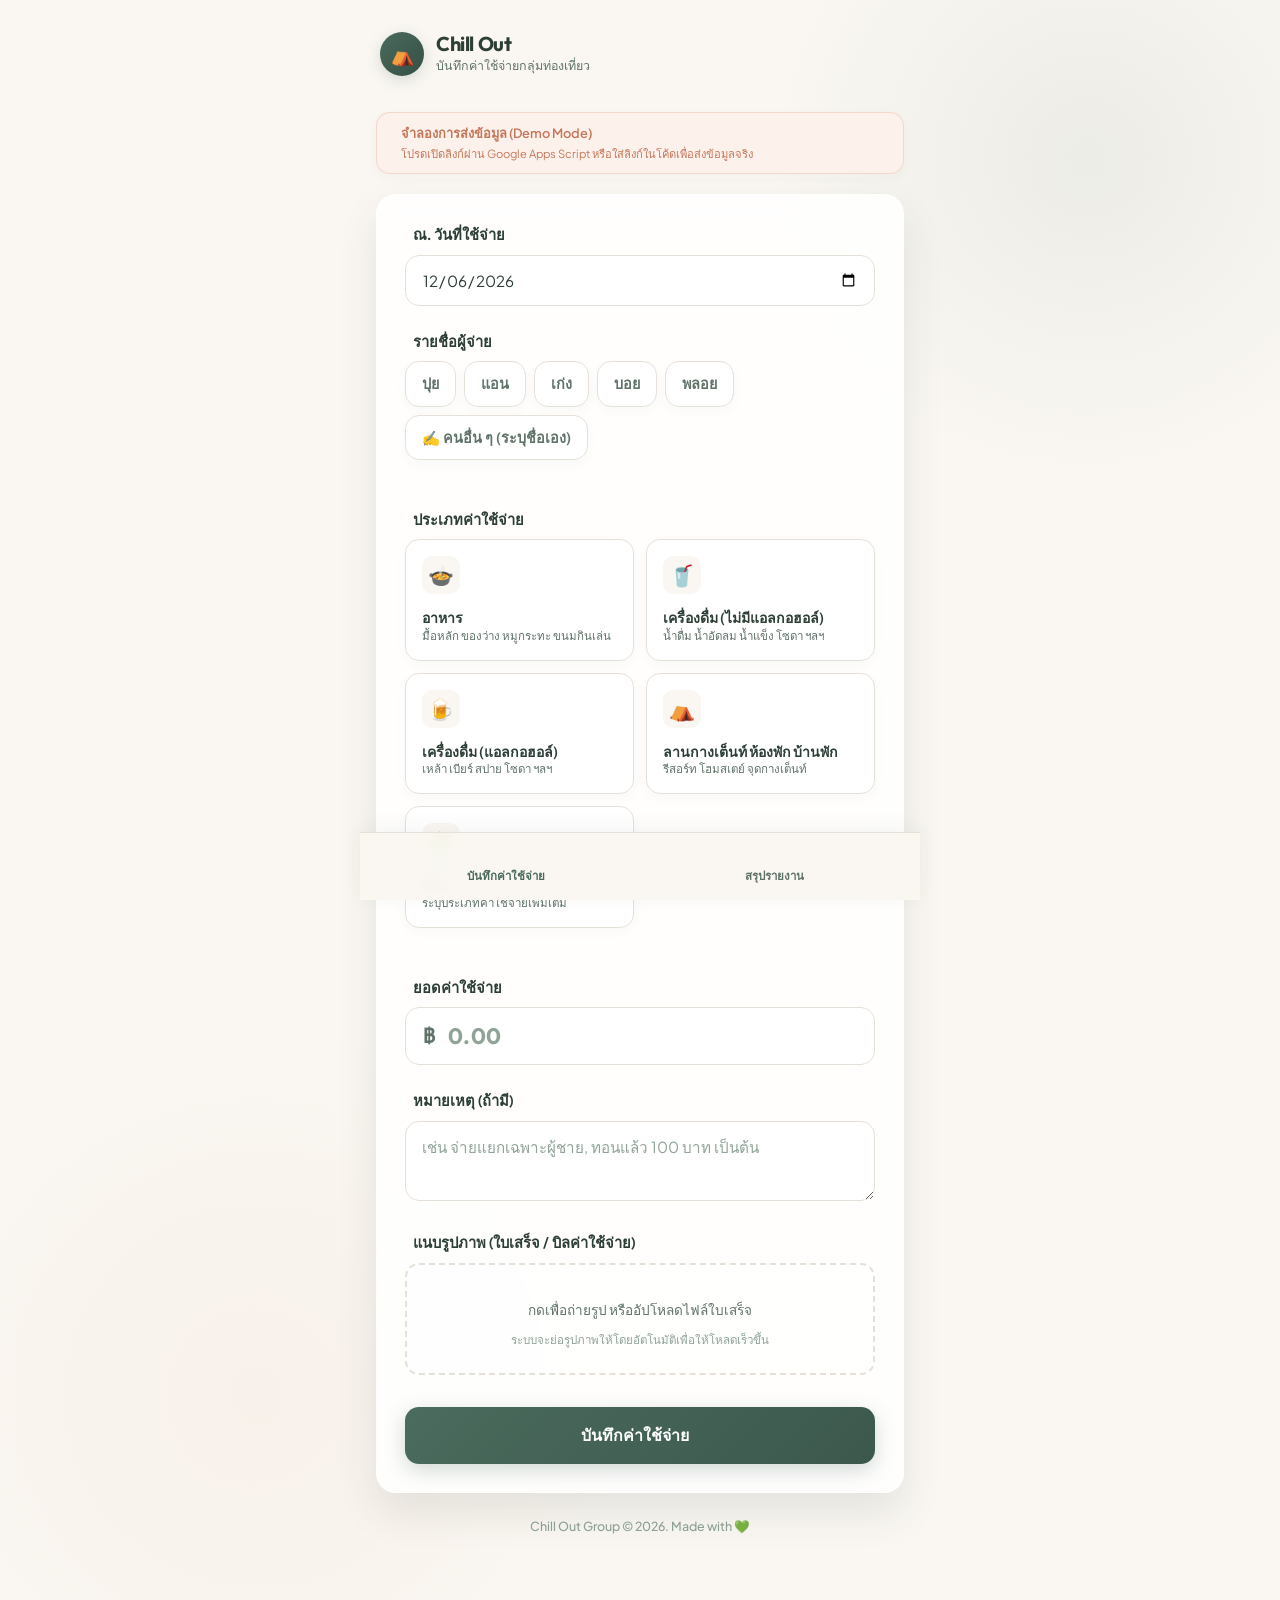
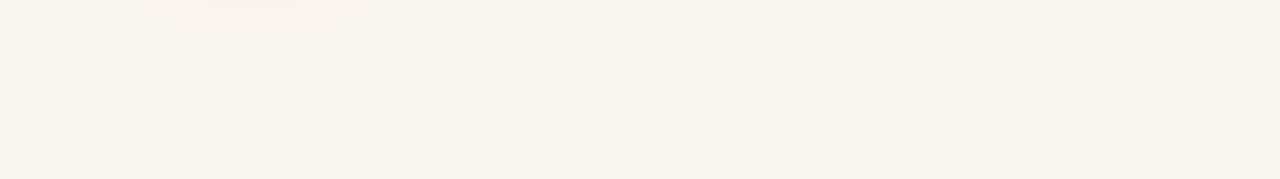
==== index.html @ 6cd2e75f "Add files via upload" ====
<!DOCTYPE html>
<html lang="th">
<head>
    <meta charset="UTF-8">
    <meta name="viewport" content="width=device-width, initial-scale=1.0, maximum-scale=1.0, user-scalable=no">
    <title>Chill Out Expense Tracker</title>
    <!-- CSS stylesheet -->
    <link rel="stylesheet" href="style.css">
    <!-- Lucide Icons CDN -->
    <script src="https://unpkg.com/lucide@latest"></script>
</head>
<body>

    <div class="app-container">
        
        <!-- App Header -->
        <header class="app-header">
            <div class="brand-section">
                <div class="brand-logo">⛺</div>
                <div class="brand-info">
                    <h1>Chill Out</h1>
                    <p>บันทึกค่าใช้จ่ายกลุ่มท่องเที่ยว</p>
                </div>
            </div>
            <div class="header-actions">
                <!-- Settings Button Removed -->
            </div>
        </header>

        <!-- Simulation Mode Banner -->
        <div class="demo-banner" id="demo-banner">
            <i data-lucide="info"></i>
            <div>
                <span>จำลองการส่งข้อมูล (Demo Mode)</span>
                <p style="font-size: 0.7rem; font-weight: normal; margin-top: 2px;">โปรดเปิดลิงก์ผ่าน Google Apps Script หรือใส่ลิงก์ในโค้ดเพื่อส่งข้อมูลจริง</p>
            </div>
        </div>

        <!-- Views Wrapper -->
        
        <!-- Tab 1: บันทึกค่าใช้จ่าย (Expense Form View) -->
        <div id="view-expense" class="tab-view">
            <!-- Main Expense Form Card -->
            <main class="card">
                <form id="expense-form" novalidate>
                    
                    <!-- 1. วันที่ใช้จ่าย -->
                    <div class="form-group">
                        <label class="form-label" for="expense-date">
                            <i data-lucide="calendar"></i> ณ. วันที่ใช้จ่าย
                        </label>
                        <input type="date" id="expense-date" class="form-input" required>
                    </div>

                    <!-- 2. รายชื่อผู้จ่าย -->
                    <div class="form-group">
                        <label class="form-label">
                            <i data-lucide="user"></i> รายชื่อผู้จ่าย
                        </label>
                        <div class="payer-list-container" id="payer-container">
                            <!-- Chips will be generated here dynamically by JS -->
                        </div>
                        <input type="hidden" id="selected-payer" required>
                    </div>

                    <!-- ระบุชื่อผู้จ่ายกรณีพิเศษ (อื่นๆ) -->
                    <div class="form-group specify-panel" id="payer-specify-panel">
                        <label class="form-label" for="payer-specify">
                            <i data-lucide="user-plus"></i> ระบุชื่อผู้จ่ายเงินเพิ่มเติม
                        </label>
                        <input type="text" id="payer-specify" class="form-input" placeholder="ตัวอย่างเช่น: สมชาย, สมหญิง, ลุงพล">
                    </div>

                    <!-- 3. ประเภทค่าใช้จ่าย -->
                    <div class="form-group">
                        <label class="form-label">
                            <i data-lucide="tag"></i> ประเภทค่าใช้จ่าย
                        </label>
                        
                        <div class="category-grid" id="category-container">
                            
                            <!-- Food -->
                            <div class="category-card" data-category="อาหาร">
                                <div class="category-icon">🍲</div>
                                <div>
                                    <div class="category-name">อาหาร</div>
                                    <div class="category-desc">มื้อหลัก ของว่าง หมูกระทะ ขนมกินเล่น</div>
                                </div>
                            </div>

                            <!-- Drinks (Non-alcohol) -->
                            <div class="category-card" data-category="เครื่องดื่ม (ไม่มีแอลกอฮอล์)">
                                <div class="category-icon">🥤</div>
                                <div>
                                    <div class="category-name">เครื่องดื่ม (ไม่มีแอลกอฮอล์)</div>
                                    <div class="category-desc">น้ำดื่ม น้ำอัดลม น้ำแข็ง โซดา ฯลฯ</div>
                                </div>
                            </div>

                            <!-- Drinks (Alcohol) -->
                            <div class="category-card" data-category="เครื่องดื่ม (แอลกอฮอล์)">
                                <div class="category-icon">🍺</div>
                                <div>
                                    <div class="category-name">เครื่องดื่ม (แอลกอฮอล์)</div>
                                    <div class="category-desc">เหล้า เบียร์ สปาย โซดา ฯลฯ</div>
                                </div>
                            </div>

                            <!-- Campsite / Hotel -->
                            <div class="category-card" data-category="ลานกางเต็นท์ ห้องพัก และบ้านพัก">
                                <div class="category-icon">⛺</div>
                                <div>
                                    <div class="category-name">ลานกางเต็นท์ ห้องพัก บ้านพัก</div>
                                    <div class="category-desc">รีสอร์ท โฮมสเตย์ จุดกางเต็นท์</div>
                                </div>
                            </div>

                            <!-- Others -->
                            <div class="category-card" data-category="อื่นๆ">
                                <div class="category-icon">🧩</div>
                                <div>
                                    <div class="category-name">อื่นๆ</div>
                                    <div class="category-desc">ระบุประเภทค่าใช้จ่ายเพิ่มเติม</div>
                                </div>
                            </div>

                        </div>
                        <input type="hidden" id="selected-category" required>
                    </div>

                    <!-- 4. ระบุ (ประเภทค่าใช้จ่าย) - Details -->
                    <div class="form-group specify-panel" id="specify-panel">
                        <label class="form-label" for="expense-specify">
                            <i data-lucide="pen-line"></i> ระบุรายละเอียดเพิ่มเติม
                        </label>
                        <input type="text" id="expense-specify" class="form-input" placeholder="ตัวอย่างเช่น: ส้มตำมื้อเที่ยง, ค่าเบียร์สิงห์, ค่าน้ำมัน">
                    </div>

                    <!-- 5. ยอดค่าใช้จ่าย -->
                    <div class="form-group">
                        <label class="form-label" for="expense-amount">
                            <i data-lucide="coins"></i> ยอดค่าใช้จ่าย
                        </label>
                        <div class="amount-container">
                            <span class="amount-currency">฿</span>
                            <input type="number" id="expense-amount" class="form-input amount-input" placeholder="0.00" step="any" min="0.01" inputmode="decimal" required>
                        </div>
                    </div>

                    <!-- 6. หมายเหตุ -->
                    <div class="form-group">
                        <label class="form-label" for="expense-remarks">
                            <i data-lucide="message-square"></i> หมายเหตุ (ถ้ามี)
                        </label>
                        <textarea id="expense-remarks" class="form-input" style="resize: vertical; min-height: 80px;" placeholder="เช่น จ่ายแยกเฉพาะผู้ชาย, ทอนแล้ว 100 บาท เป็นต้น"></textarea>
                    </div>

                    <!-- 7. แนบรูปภาพ -->
                    <div class="form-group">
                        <label class="form-label">
                            <i data-lucide="image"></i> แนบรูปภาพ (ใบเสร็จ / บิลค่าใช้จ่าย)
                        </label>
                        
                        <!-- Drag & Drop Zone -->
                        <div class="upload-dropzone" id="upload-zone">
                            <div class="upload-icon">
                                <i data-lucide="camera"></i>
                            </div>
                            <div class="upload-text">กดเพื่อถ่ายรูป หรืออัปโหลดไฟล์ใบเสร็จ</div>
                            <div class="upload-hint">ระบบจะย่อรูปภาพให้โดยอัตโนมัติเพื่อให้โหลดเร็วขึ้น</div>
                            <input type="file" id="image-file-input" accept="image/*" style="display: none;">
                        </div>

                        <!-- Image Preview -->
                        <div class="preview-container" id="preview-container">
                            <img src="" alt="Receipt Preview" class="preview-image" id="preview-image">
                            <button type="button" class="btn-remove-image" id="btn-remove-img" title="ลบรูปภาพ">
                                <i data-lucide="trash-2"></i>
                            </button>
                        </div>
                    </div>

                    <!-- Form Submit Action -->
                    <div class="form-actions">
                        <button type="submit" class="btn-submit" id="btn-submit-form">
                            <span class="spinner" id="submit-spinner"></span>
                            <span id="btn-submit-text">บันทึกค่าใช้จ่าย</span>
                            <i data-lucide="send" id="btn-submit-icon"></i>
                        </button>
                    </div>

                </form>
            </main>
        </div>

        <!-- Tab 2: สรุปรายงานแดชบอร์ด (Real-Time Dashboard View) -->
        <div id="view-dashboard" class="tab-view" style="display: none;">
            
            <!-- Dashboard Stats Summary Grid -->
            <div class="stats-grid">
                <div class="stat-card">
                    <span class="stat-label">ยอดใช้จ่ายทริปรวม</span>
                    <h2 class="stat-value" id="dashboard-total">฿0.00</h2>
                </div>
                <div class="stat-card">
                    <span class="stat-label">เฉลี่ยจ่ายต่อคน</span>
                    <h2 class="stat-value" id="dashboard-average" style="color: var(--color-accent);">฿0.00</h2>
                </div>
            </div>

            <!-- Payers Summary Box -->
            <div class="card dashboard-card">
                <div class="dashboard-card-header">
                    <div class="dashboard-card-title">
                        <i data-lucide="users"></i> ยอดจ่ายเงินรายคน
                    </div>
                </div>
                <div class="dashboard-list" id="dashboard-payers-list">
                    <!-- Dynamic payer bars loaded here -->
                </div>
            </div>

            <!-- Categories Summary Box -->
            <div class="card dashboard-card">
                <div class="dashboard-card-header">
                    <div class="dashboard-card-title">
                        <i data-lucide="pie-chart"></i> สรุปตามหมวดหมู่
                    </div>
                </div>
                <div class="dashboard-list" id="dashboard-categories-list">
                    <!-- Dynamic category bars loaded here -->
                </div>
            </div>

            <!-- Recent Expenses Log Timeline -->
            <div class="card dashboard-card">
                <div class="dashboard-card-header" style="justify-content: space-between;">
                    <div class="dashboard-card-title">
                        <i data-lucide="clock"></i> รายการล่าสุด (เรียลไทม์)
                    </div>
                    <button type="button" class="btn-refresh" id="btn-refresh-dashboard">
                        <i data-lucide="rotate-cw" id="refresh-icon"></i>
                        <span>รีเฟรชสรุป</span>
                    </button>
                </div>
                <div class="recent-logs-list" id="dashboard-recent-list">
                    <!-- Dynamic recent rows loaded here -->
                </div>
            </div>

        </div>

        <!-- Footer Footer -->
        <footer style="text-align: center; color: var(--text-muted); font-size: 0.78rem; font-weight: 500;">
            <p>Chill Out Group © 2026. Made with 💚</p>
        </footer>

    </div>

    <!-- Settings and Password modals removed -->

    <!-- Success Screen Overlay -->
    <div class="success-screen" id="success-screen">
        <div class="success-card">
            <div class="success-animation">
                <i data-lucide="check"></i>
            </div>
            <h3 class="success-title">บันทึกเรียบร้อย!</h3>
            <p class="success-text" id="success-message">ข้อมูลค่าใช้จ่ายถูกอัปโหลดขึ้น Google Sheets สำเร็จแล้ว</p>
            <button type="button" class="btn-submit" id="btn-success-reset" style="margin-top: 0;">
                <i data-lucide="plus-circle"></i> บันทึกรายการใหม่เพิ่ม
            </button>
        </div>
    </div>

    <!-- Toast Container -->
    <div class="toast-container" id="toast-container">
        <div class="toast" id="toast-item">
            <span class="toast-icon">
                <i data-lucide="check-circle" id="toast-icon-element"></i>
            </span>
            <div class="toast-message" id="toast-text">ข้อความแจ้งเตือน</div>
        </div>
    </div>

    <!-- Bottom Navigation Bar -->
    <nav class="bottom-nav">
        <button type="button" class="bottom-nav-item active" id="nav-btn-expense">
            <i data-lucide="pen-tool"></i>
            <span>บันทึกค่าใช้จ่าย</span>
        </button>
        <button type="button" class="bottom-nav-item" id="nav-btn-dashboard">
            <i data-lucide="bar-chart-3"></i>
            <span>สรุปรายงาน</span>
        </button>
    </nav>

    <!-- Core Script file -->
    <script src="app.js"></script>
    <script>
        // Initialize Lucide Icons
        lucide.createIcons();
    </script>
</body>
</html>
---- style.css ----
@import url('https://fonts.googleapis.com/css2?family=Outfit:wght@300;400;500;600;700&family=Plus+Jakarta+Sans:wght@300;400;500;600;700&display=swap');

:root {
    --bg-primary: #FAF7F2;
    --bg-secondary: #FFFFFF;
    --bg-card: rgba(255, 255, 255, 0.85);
    --text-primary: #2C3E35;
    --text-secondary: #607369;
    --text-muted: #8FA397;
    --color-primary: #4A6B5D;
    --color-primary-hover: #3C584C;
    --color-primary-light: #EBF2EE;
    --color-primary-glow: rgba(74, 107, 93, 0.15);
    --color-accent: #D98A6C;
    --color-accent-hover: #C57759;
    --color-accent-light: #FDF1EC;
    --border-color: #E6E1D8;
    --border-focus: #4A6B5D;
    --success: #609975;
    --success-light: #EEF7F2;
    --error: #D66853;
    --error-light: #FDF1EF;
    
    --font-main: 'Plus Jakarta Sans', 'Outfit', sans-serif;
    --font-heading: 'Outfit', sans-serif;
    
    --radius-lg: 20px;
    --radius-md: 14px;
    --radius-sm: 8px;
    
    --shadow-sm: 0 4px 12px rgba(44, 62, 53, 0.03);
    --shadow-md: 0 10px 30px rgba(44, 62, 53, 0.06);
    --shadow-lg: 0 20px 40px rgba(44, 62, 53, 0.1);
    
    --transition-fast: 0.2s cubic-bezier(0.4, 0, 0.2, 1);
    --transition-smooth: 0.35s cubic-bezier(0.34, 1.56, 0.64, 1);
}

/* Reset & Base Styles */
* {
    box-sizing: border-box;
    margin: 0;
    padding: 0;
    -webkit-tap-highlight-color: transparent;
}

body {
    font-family: var(--font-main);
    background-color: var(--bg-primary);
    color: var(--text-primary);
    line-height: 1.6;
    min-height: 100vh;
    display: flex;
    flex-direction: column;
    overflow-x: hidden;
    position: relative;
}

/* Decorative Background Elements */
body::before {
    content: '';
    position: absolute;
    top: -10%;
    right: -10%;
    width: 50vw;
    height: 50vw;
    background: radial-gradient(circle, rgba(74, 107, 93, 0.08) 0%, rgba(250, 247, 242, 0) 70%);
    z-index: -1;
    pointer-events: none;
}

body::after {
    content: '';
    position: absolute;
    bottom: -10%;
    left: -10%;
    width: 60vw;
    height: 60vw;
    background: radial-gradient(circle, rgba(217, 138, 108, 0.06) 0%, rgba(250, 247, 242, 0) 70%);
    z-index: -1;
    pointer-events: none;
}

/* Typography */
h1, h2, h3, h4, h5, h6 {
    font-family: var(--font-heading);
    font-weight: 600;
    letter-spacing: -0.02em;
    color: var(--text-primary);
}

/* Main Container Layout */
.app-container {
    max-width: 560px;
    width: 100%;
    margin: 0 auto;
    padding: 24px 16px 80px 16px;
    flex: 1;
    display: flex;
    flex-direction: column;
}

/* Header Component */
.app-header {
    display: flex;
    align-items: center;
    justify-content: space-between;
    margin-bottom: 28px;
    padding: 8px 4px;
}

.brand-section {
    display: flex;
    align-items: center;
    gap: 12px;
}

.brand-logo {
    width: 44px;
    height: 44px;
    background: linear-gradient(135deg, var(--color-primary) 0%, #364F44 100%);
    color: #ffffff;
    border-radius: 50%;
    display: flex;
    align-items: center;
    justify-content: center;
    box-shadow: 0 4px 15px rgba(74, 107, 93, 0.2);
    font-size: 20px;
}

.brand-info h1 {
    font-size: 1.25rem;
    font-weight: 700;
    line-height: 1.2;
}

.brand-info p {
    font-size: 0.78rem;
    color: var(--text-secondary);
    font-weight: 500;
}

/* Action Buttons Header */
.header-actions {
    display: flex;
    gap: 8px;
}

.btn-icon {
    width: 40px;
    height: 40px;
    border-radius: 50%;
    border: 1px solid var(--border-color);
    background-color: var(--bg-secondary);
    color: var(--text-secondary);
    display: flex;
    align-items: center;
    justify-content: center;
    cursor: pointer;
    transition: var(--transition-fast);
    box-shadow: var(--shadow-sm);
}

.btn-icon:hover {
    color: var(--color-primary);
    border-color: var(--border-focus);
    transform: translateY(-2px);
    box-shadow: var(--shadow-md);
}

.btn-icon:active {
    transform: translateY(0);
}

/* Glassmorphism Cards */
.card {
    background: var(--bg-card);
    backdrop-filter: blur(12px);
    -webkit-backdrop-filter: blur(12px);
    border: 1px solid rgba(255, 255, 255, 0.6);
    border-radius: var(--radius-lg);
    padding: 28px;
    box-shadow: var(--shadow-lg);
    margin-bottom: 24px;
    transition: transform var(--transition-fast);
}

/* Form Styles */
.form-group {
    margin-bottom: 24px;
    position: relative;
}

.form-label {
    display: flex;
    align-items: center;
    gap: 8px;
    font-family: var(--font-heading);
    font-size: 0.92rem;
    font-weight: 600;
    color: var(--text-primary);
    margin-bottom: 8px;
}

.form-label i {
    color: var(--color-primary);
    font-size: 1.05rem;
}

/* Input Fields Styling */
.form-input {
    width: 100%;
    padding: 14px 16px;
    font-family: var(--font-main);
    font-size: 0.95rem;
    color: var(--text-primary);
    background-color: rgba(255, 255, 255, 0.7);
    border: 1px solid var(--border-color);
    border-radius: var(--radius-md);
    outline: none;
    transition: var(--transition-fast);
}

.form-input:focus {
    background-color: var(--bg-secondary);
    border-color: var(--border-focus);
    box-shadow: 0 0 0 4px var(--color-primary-glow);
}

.form-input::placeholder {
    color: var(--text-muted);
}

/* Payer Selector Section */
.payer-list-container {
    display: flex;
    flex-wrap: wrap;
    gap: 8px;
    margin-bottom: 12px;
}

.payer-chip {
    padding: 10px 16px;
    background-color: var(--bg-secondary);
    border: 1.5px solid var(--border-color);
    border-radius: var(--radius-md);
    color: var(--text-secondary);
    font-size: 0.9rem;
    font-weight: 600;
    cursor: pointer;
    transition: var(--transition-fast);
    display: flex;
    align-items: center;
    gap: 6px;
    box-shadow: var(--shadow-sm);
}

.payer-chip:hover {
    border-color: var(--color-primary);
    color: var(--color-primary);
    transform: translateY(-2px);
}

.payer-chip.active {
    background-color: var(--color-primary-light);
    border-color: var(--color-primary);
    color: var(--color-primary);
    box-shadow: 0 4px 10px var(--color-primary-glow);
}

.btn-add-payer {
    padding: 10px 14px;
    background-color: transparent;
    border: 1.5px dashed var(--text-muted);
    border-radius: var(--radius-md);
    color: var(--text-secondary);
    font-size: 0.88rem;
    font-weight: 600;
    cursor: pointer;
    display: flex;
    align-items: center;
    gap: 6px;
    transition: var(--transition-fast);
}

.btn-add-payer:hover {
    border-color: var(--color-primary);
    color: var(--color-primary);
    background-color: rgba(255, 255, 255, 0.4);
}

/* Category Grid Selector */
.category-grid {
    display: grid;
    grid-template-columns: repeat(2, 1fr);
    gap: 12px;
}

@media (max-width: 400px) {
    .category-grid {
        grid-template-columns: 1fr;
    }
}

.category-card {
    background-color: var(--bg-secondary);
    border: 1.5px solid var(--border-color);
    border-radius: var(--radius-md);
    padding: 16px;
    cursor: pointer;
    transition: var(--transition-smooth);
    display: flex;
    flex-direction: column;
    align-items: flex-start;
    gap: 12px;
    box-shadow: var(--shadow-sm);
    position: relative;
    overflow: hidden;
}

.category-card::before {
    content: '';
    position: absolute;
    top: 0;
    left: 0;
    width: 100%;
    height: 4px;
    background-color: transparent;
    transition: var(--transition-fast);
}

.category-card:hover {
    border-color: var(--color-primary);
    transform: translateY(-4px);
    box-shadow: var(--shadow-md);
}

.category-card.active {
    border-color: var(--color-primary);
    background-color: var(--color-primary-light);
    box-shadow: 0 6px 18px var(--color-primary-glow);
}

.category-card.active::before {
    background-color: var(--color-primary);
}

.category-icon {
    width: 38px;
    height: 38px;
    border-radius: 10px;
    background-color: var(--bg-primary);
    display: flex;
    align-items: center;
    justify-content: center;
    font-size: 1.3rem;
    color: var(--color-primary);
    transition: var(--transition-fast);
}

.category-card.active .category-icon {
    background-color: #ffffff;
    color: var(--color-primary);
    transform: scale(1.05);
}

.category-name {
    font-size: 0.88rem;
    font-weight: 600;
    color: var(--text-primary);
}

.category-desc {
    font-size: 0.72rem;
    color: var(--text-secondary);
    line-height: 1.3;
}

/* Specify Details Panel (Hidden by default, shown smoothly) */
.specify-panel {
    max-height: 0;
    overflow: hidden;
    opacity: 0;
    transition: max-height 0.4s ease, opacity 0.3s ease, margin-top 0.3s ease;
}

.specify-panel.show {
    max-height: 150px;
    opacity: 1;
    margin-top: 16px;
}

/* Numeric Amount Container */
.amount-container {
    position: relative;
    display: flex;
    align-items: center;
}

.amount-currency {
    position: absolute;
    left: 18px;
    font-weight: 700;
    font-size: 1.25rem;
    color: var(--text-secondary);
    font-family: var(--font-heading);
}

.amount-input {
    padding-left: 42px;
    font-size: 1.4rem;
    font-weight: 700;
    font-family: var(--font-heading);
    letter-spacing: 0.02em;
    color: var(--color-primary);
}

/* Image Attachment Component */
.upload-dropzone {
    border: 2px dashed var(--border-color);
    border-radius: var(--radius-md);
    background-color: rgba(255, 255, 255, 0.4);
    padding: 24px 16px;
    text-align: center;
    cursor: pointer;
    transition: var(--transition-fast);
    display: flex;
    flex-direction: column;
    align-items: center;
    gap: 10px;
}

.upload-dropzone:hover, .upload-dropzone.dragover {
    border-color: var(--color-primary);
    background-color: var(--color-primary-light);
}

.upload-icon {
    font-size: 1.8rem;
    color: var(--text-secondary);
    transition: var(--transition-smooth);
}

.upload-dropzone:hover .upload-icon {
    transform: translateY(-4px);
    color: var(--color-primary);
}

.upload-text {
    font-size: 0.85rem;
    color: var(--text-secondary);
    font-weight: 500;
}

.upload-hint {
    font-size: 0.72rem;
    color: var(--text-muted);
}

/* Image Preview Container */
.preview-container {
    display: none;
    position: relative;
    margin-top: 12px;
    border-radius: var(--radius-md);
    overflow: hidden;
    box-shadow: var(--shadow-md);
    border: 1px solid var(--border-color);
    aspect-ratio: 16/10;
}

.preview-image {
    width: 100%;
    height: 100%;
    object-fit: cover;
}

.btn-remove-image {
    position: absolute;
    top: 10px;
    right: 10px;
    width: 32px;
    height: 32px;
    border-radius: 50%;
    background-color: rgba(44, 62, 53, 0.85);
    color: #ffffff;
    border: none;
    cursor: pointer;
    display: flex;
    align-items: center;
    justify-content: center;
    font-size: 0.85rem;
    transition: var(--transition-fast);
    backdrop-filter: blur(4px);
}

.btn-remove-image:hover {
    background-color: var(--error);
    transform: scale(1.1);
}

/* Submit Button & Actions */
.form-actions {
    margin-top: 32px;
}

.btn-submit {
    width: 100%;
    padding: 16px;
    background: linear-gradient(135deg, var(--color-primary) 0%, #3C584C 100%);
    color: #ffffff;
    border: none;
    border-radius: var(--radius-md);
    font-family: var(--font-heading);
    font-size: 1rem;
    font-weight: 700;
    cursor: pointer;
    transition: var(--transition-smooth);
    display: flex;
    align-items: center;
    justify-content: center;
    gap: 10px;
    box-shadow: 0 6px 20px rgba(74, 107, 93, 0.25);
}

.btn-submit:hover {
    transform: translateY(-2px);
    box-shadow: 0 10px 25px rgba(74, 107, 93, 0.35);
}

.btn-submit:active {
    transform: translateY(1px);
}

/* Secondary Button style */
.btn-secondary {
    padding: 12px 20px;
    background-color: var(--bg-secondary);
    color: var(--text-secondary);
    border: 1px solid var(--border-color);
    border-radius: var(--radius-md);
    font-family: var(--font-heading);
    font-size: 0.9rem;
    font-weight: 600;
    cursor: pointer;
    transition: var(--transition-fast);
    display: flex;
    align-items: center;
    justify-content: center;
    gap: 8px;
    box-shadow: var(--shadow-sm);
}

.btn-secondary:hover {
    color: var(--color-primary);
    border-color: var(--color-primary);
    background-color: var(--bg-primary);
}

/* Status Modes (Demo mode banner) */
.demo-banner {
    background-color: var(--color-accent-light);
    border: 1px solid rgba(217, 138, 108, 0.25);
    color: var(--color-accent-hover);
    padding: 10px 16px;
    border-radius: var(--radius-md);
    font-size: 0.8rem;
    font-weight: 600;
    margin-bottom: 20px;
    display: flex;
    align-items: center;
    gap: 8px;
    box-shadow: var(--shadow-sm);
}

.demo-banner i {
    font-size: 1rem;
}

/* Dialog / Modal Styling (Custom Settings Drawer) */
.modal-overlay {
    position: fixed;
    top: 0;
    left: 0;
    right: 0;
    bottom: 0;
    background-color: rgba(44, 62, 53, 0.4);
    backdrop-filter: blur(6px);
    -webkit-backdrop-filter: blur(6px);
    z-index: 1500;
    display: flex;
    align-items: flex-end;
    justify-content: center;
    opacity: 0;
    pointer-events: none;
    transition: opacity var(--transition-fast);
}

.modal-overlay.show {
    opacity: 1;
    pointer-events: all;
}

.modal-content {
    background-color: var(--bg-primary);
    width: 100%;
    max-width: 560px;
    border-top-left-radius: 28px;
    border-top-right-radius: 28px;
    padding: 32px 24px 40px 24px;
    box-shadow: 0 -10px 40px rgba(44, 62, 53, 0.15);
    transform: translateY(100%);
    transition: transform var(--transition-smooth);
    max-height: 85vh;
    overflow-y: auto;
}

.modal-overlay.show .modal-content {
    transform: translateY(0);
}

/* Center-aligned Modal style for Password and Dialogs */
.modal-overlay.modal-center {
    align-items: center;
    padding: 16px;
}

.modal-overlay.modal-center .modal-content {
    border-radius: var(--radius-lg);
    transform: scale(0.9);
    opacity: 0;
    transition: transform var(--transition-smooth), opacity var(--transition-fast);
    max-width: 380px;
}

.modal-overlay.modal-center.show .modal-content {
    transform: scale(1);
    opacity: 1;
}

.modal-header {
    display: flex;
    align-items: center;
    justify-content: space-between;
    margin-bottom: 24px;
}

.modal-title {
    font-size: 1.25rem;
    font-weight: 700;
}

/* Custom Payer Manager in Settings */
.payer-manager {
    margin-top: 16px;
    background-color: var(--bg-secondary);
    border-radius: var(--radius-md);
    border: 1px solid var(--border-color);
    padding: 16px;
}

.payer-manager-title {
    font-size: 0.85rem;
    font-weight: 700;
    color: var(--text-secondary);
    margin-bottom: 12px;
}

.payer-manager-items {
    display: flex;
    flex-direction: column;
    gap: 8px;
    max-height: 180px;
    overflow-y: auto;
    margin-bottom: 12px;
    padding-right: 4px;
}

.payer-manager-item {
    display: flex;
    align-items: center;
    justify-content: space-between;
    padding: 10px 12px;
    background-color: var(--bg-primary);
    border-radius: var(--radius-sm);
    font-size: 0.88rem;
    font-weight: 600;
    border: 1px solid transparent;
}

.btn-remove-payer-item {
    background: none;
    border: none;
    color: var(--text-muted);
    cursor: pointer;
    transition: var(--transition-fast);
    padding: 4px;
    display: flex;
    align-items: center;
    justify-content: center;
}

.btn-remove-payer-item:hover {
    color: var(--error);
}

.payer-adder-form {
    display: flex;
    gap: 8px;
}

/* Toast Notifications */
.toast-container {
    position: fixed;
    bottom: 96px; /* Lifted up slightly to avoid bottom navigation overlap */
    left: 50%;
    transform: translateX(-50%) translateY(30px);
    width: calc(100% - 32px);
    max-width: 480px;
    z-index: 2000;
    opacity: 0;
    pointer-events: none;
    transition: transform var(--transition-smooth), opacity var(--transition-fast);
}

.toast-container.show {
    opacity: 1;
    pointer-events: all;
    transform: translateX(-50%) translateY(0);
}

.toast {
    display: flex;
    align-items: center;
    gap: 12px;
    background-color: #ffffff;
    border-radius: var(--radius-md);
    padding: 14px 20px;
    box-shadow: 0 10px 30px rgba(44, 62, 53, 0.12);
    border-left: 5px solid var(--color-primary);
}

.toast.success {
    border-left-color: var(--success);
}

.toast.error {
    border-left-color: var(--error);
}

.toast-icon {
    font-size: 1.25rem;
}

.toast.success .toast-icon {
    color: var(--success);
}

.toast.error .toast-icon {
    color: var(--error);
}

.toast-message {
    font-size: 0.85rem;
    font-weight: 600;
    color: var(--text-primary);
}

/* Success View Overlay */
.success-screen {
    position: fixed;
    top: 0;
    left: 0;
    right: 0;
    bottom: 0;
    background-color: var(--bg-primary);
    z-index: 1500;
    display: flex;
    flex-direction: column;
    align-items: center;
    justify-content: center;
    padding: 24px;
    opacity: 0;
    pointer-events: none;
    transition: opacity 0.4s ease;
}

.success-screen.show {
    opacity: 1;
    pointer-events: all;
}

.success-card {
    background-color: #ffffff;
    border-radius: 28px;
    padding: 40px 32px;
    text-align: center;
    box-shadow: var(--shadow-lg);
    max-width: 420px;
    width: 100%;
    transform: scale(0.9);
    transition: transform 0.5s var(--transition-smooth);
    border: 1px solid var(--border-color);
}

.success-screen.show .success-card {
    transform: scale(1);
}

.success-animation {
    width: 80px;
    height: 80px;
    background-color: var(--success-light);
    color: var(--success);
    border-radius: 50%;
    display: flex;
    align-items: center;
    justify-content: center;
    font-size: 2.2rem;
    margin: 0 auto 24px auto;
    animation: scalePulse 2s infinite alternate;
}

@keyframes scalePulse {
    0% { transform: scale(1); box-shadow: 0 0 0 0 rgba(96, 153, 117, 0.4); }
    100% { transform: scale(1.08); box-shadow: 0 0 0 12px rgba(96, 153, 117, 0); }
}

.success-title {
    font-size: 1.4rem;
    font-weight: 700;
    margin-bottom: 12px;
    color: var(--text-primary);
}

.success-text {
    font-size: 0.9rem;
    color: var(--text-secondary);
    margin-bottom: 32px;
}

/* Spinner */
.spinner {
    width: 20px;
    height: 20px;
    border: 3px solid rgba(255, 255, 255, 0.3);
    border-radius: 50%;
    border-top-color: #ffffff;
    animation: spin 0.8s linear infinite;
    display: none;
}

@keyframes spin {
    0% { transform: rotate(0deg); }
    100% { transform: rotate(360deg); }
}

/* Scrollbar Customization */
::-webkit-scrollbar {
    width: 6px;
    height: 6px;
}

::-webkit-scrollbar-track {
    background: transparent;
}

::-webkit-scrollbar-thumb {
    background: var(--border-color);
    border-radius: 3px;
}

::-webkit-scrollbar-thumb:hover {
    background: var(--text-muted);
}

/* Bottom Navigation Bar */
.bottom-nav {
    position: fixed;
    bottom: 0;
    left: 50%;
    transform: translateX(-50%);
    width: 100%;
    max-width: 560px;
    height: 68px;
    background: rgba(250, 247, 242, 0.94);
    backdrop-filter: blur(12px);
    -webkit-backdrop-filter: blur(12px);
    border-top: 1px solid var(--border-color);
    display: flex;
    justify-content: space-around;
    align-items: center;
    z-index: 1400;
    padding: 6px 12px 12px 12px;
    box-shadow: 0 -4px 20px rgba(44, 62, 53, 0.05);
}

.bottom-nav-item {
    flex: 1;
    background: none;
    border: none;
    outline: none;
    display: flex;
    flex-direction: column;
    align-items: center;
    justify-content: center;
    gap: 4px;
    color: var(--text-secondary);
    font-family: var(--font-heading);
    font-size: 0.72rem;
    font-weight: 600;
    cursor: pointer;
    transition: var(--transition-fast);
    padding: 6px 0;
}

.bottom-nav-item i {
    width: 20px;
    height: 20px;
    transition: var(--transition-smooth);
}

.bottom-nav-item:hover {
    color: var(--color-primary);
}

.bottom-nav-item.active {
    color: var(--color-primary);
}

.bottom-nav-item.active i {
    transform: scale(1.15);
    color: var(--color-primary);
}

/* Dashboard Layout */
.tab-view {
    width: 100%;
    animation: fadeIn 0.3s ease;
}

@keyframes fadeIn {
    from { opacity: 0; transform: translateY(8px); }
    to { opacity: 1; transform: translateY(0); }
}

.stats-grid {
    display: grid;
    grid-template-columns: repeat(2, 1fr);
    gap: 16px;
    margin-bottom: 24px;
}

.stat-card {
    background: var(--bg-card);
    backdrop-filter: blur(12px);
    -webkit-backdrop-filter: blur(12px);
    border: 1px solid rgba(255, 255, 255, 0.6);
    border-radius: var(--radius-md);
    padding: 20px 16px;
    box-shadow: var(--shadow-md);
    text-align: center;
    display: flex;
    flex-direction: column;
    gap: 6px;
}

.stat-label {
    font-size: 0.75rem;
    font-weight: 600;
    color: var(--text-secondary);
    text-transform: uppercase;
    letter-spacing: 0.03em;
}

.stat-value {
    font-family: var(--font-heading);
    font-size: 1.5rem;
    font-weight: 700;
    color: var(--color-primary);
}

/* Dashboard Cards & Progress Lists */
.dashboard-card {
    padding: 24px;
}

.dashboard-card-header {
    display: flex;
    align-items: center;
    margin-bottom: 18px;
}

.dashboard-card-title {
    font-family: var(--font-heading);
    font-size: 0.95rem;
    font-weight: 700;
    color: var(--text-primary);
    display: flex;
    align-items: center;
    gap: 8px;
}

.dashboard-card-title i {
    color: var(--color-primary);
    width: 18px;
    height: 18px;
}

.dashboard-list {
    display: flex;
    flex-direction: column;
    gap: 16px;
}

.progress-row {
    display: flex;
    flex-direction: column;
    gap: 6px;
}

.progress-info {
    display: flex;
    justify-content: space-between;
    align-items: center;
    font-size: 0.82rem;
    font-weight: 600;
}

.progress-name {
    color: var(--text-primary);
}

.progress-val {
    color: var(--text-secondary);
}

.progress-bar-container {
    width: 100%;
    height: 8px;
    background-color: var(--color-primary-light);
    border-radius: 4px;
    overflow: hidden;
}

.progress-bar-fill {
    height: 100%;
    background: linear-gradient(90deg, var(--color-primary) 0%, #609975 100%);
    border-radius: 4px;
    width: 0;
    transition: width 0.8s cubic-bezier(0.4, 0, 0.2, 1);
}

.progress-bar-fill.accent {
    background: linear-gradient(90deg, var(--color-accent) 0%, #EAA285 100%);
}

/* Timeline & Transaction Logs */
.recent-logs-list {
    display: flex;
    flex-direction: column;
    gap: 12px;
}

.log-item {
    background-color: var(--bg-card);
    border: 1px solid var(--border-color);
    border-radius: var(--radius-md);
    padding: 14px 16px;
    display: flex;
    align-items: center;
    justify-content: space-between;
    transition: var(--transition-fast);
}

.log-item:hover {
    border-color: var(--color-primary);
    transform: translateX(3px);
}

.log-left {
    display: flex;
    align-items: center;
    gap: 12px;
    flex: 1;
    min-width: 0;
}

.log-icon-box {
    width: 38px;
    height: 38px;
    border-radius: 10px;
    background-color: #ffffff;
    display: flex;
    align-items: center;
    justify-content: center;
    font-size: 1.15rem;
    box-shadow: var(--shadow-sm);
    flex-shrink: 0;
}

.log-details {
    display: flex;
    flex-direction: column;
    min-width: 0;
}

.log-title {
    font-size: 0.85rem;
    font-weight: 700;
    color: var(--text-primary);
    white-space: nowrap;
    overflow: hidden;
    text-overflow: ellipsis;
}

.log-meta {
    font-size: 0.72rem;
    color: var(--text-secondary);
    font-weight: 500;
    display: flex;
    flex-wrap: wrap;
    align-items: center;
    gap: 6px;
    margin-top: 2px;
}

.log-remarks {
    font-style: italic;
    color: var(--text-muted);
}

.log-right {
    text-align: right;
    display: flex;
    flex-direction: column;
    align-items: flex-end;
    gap: 4px;
    margin-left: 12px;
    flex-shrink: 0;
}

.log-amount {
    font-family: var(--font-heading);
    font-size: 0.98rem;
    font-weight: 700;
    color: var(--color-primary);
}

.btn-receipt-link {
    display: inline-flex;
    align-items: center;
    gap: 4px;
    font-size: 0.68rem;
    color: var(--color-accent-hover);
    text-decoration: none;
    font-weight: 600;
    background-color: var(--color-accent-light);
    padding: 3px 8px;
    border-radius: var(--radius-sm);
    transition: var(--transition-fast);
}

.btn-receipt-link:hover {
    background-color: var(--color-accent);
    color: #ffffff;
}

/* Refresh Button Action */
.btn-refresh {
    background-color: var(--color-primary-light);
    color: var(--color-primary);
    border: none;
    border-radius: var(--radius-sm);
    padding: 6px 12px;
    font-family: var(--font-heading);
    font-size: 0.78rem;
    font-weight: 700;
    cursor: pointer;
    display: flex;
    align-items: center;
    gap: 6px;
    transition: var(--transition-fast);
}

.btn-refresh:hover {
    background-color: var(--color-primary);
    color: #ffffff;
}

.btn-refresh i {
    width: 14px;
    height: 14px;
    transition: transform var(--transition-smooth);
}

.btn-refresh:hover i {
    transform: rotate(180deg);
}

/* Skeleton Loading State Placeholder */
.skeleton-box {
    background: linear-gradient(90deg, #F6F3EC 25%, #EDEAE2 50%, #F6F3EC 75%);
    background-size: 200% 100%;
    animation: shimmer 1.5s infinite;
    border-radius: var(--radius-sm);
}

@keyframes shimmer {
    0% { background-position: 200% 0; }
    100% { background-position: -200% 0; }
}

.skeleton-text {
    height: 12px;
    width: 80px;
    margin-bottom: 8px;
}

.skeleton-progress {
    height: 8px;
    width: 100%;
    margin-top: 10px;
    border-radius: 4px;
}

.skeleton-row {
    height: 60px;
    width: 100%;
    border-radius: var(--radius-md);
    margin-bottom: 12px;
}
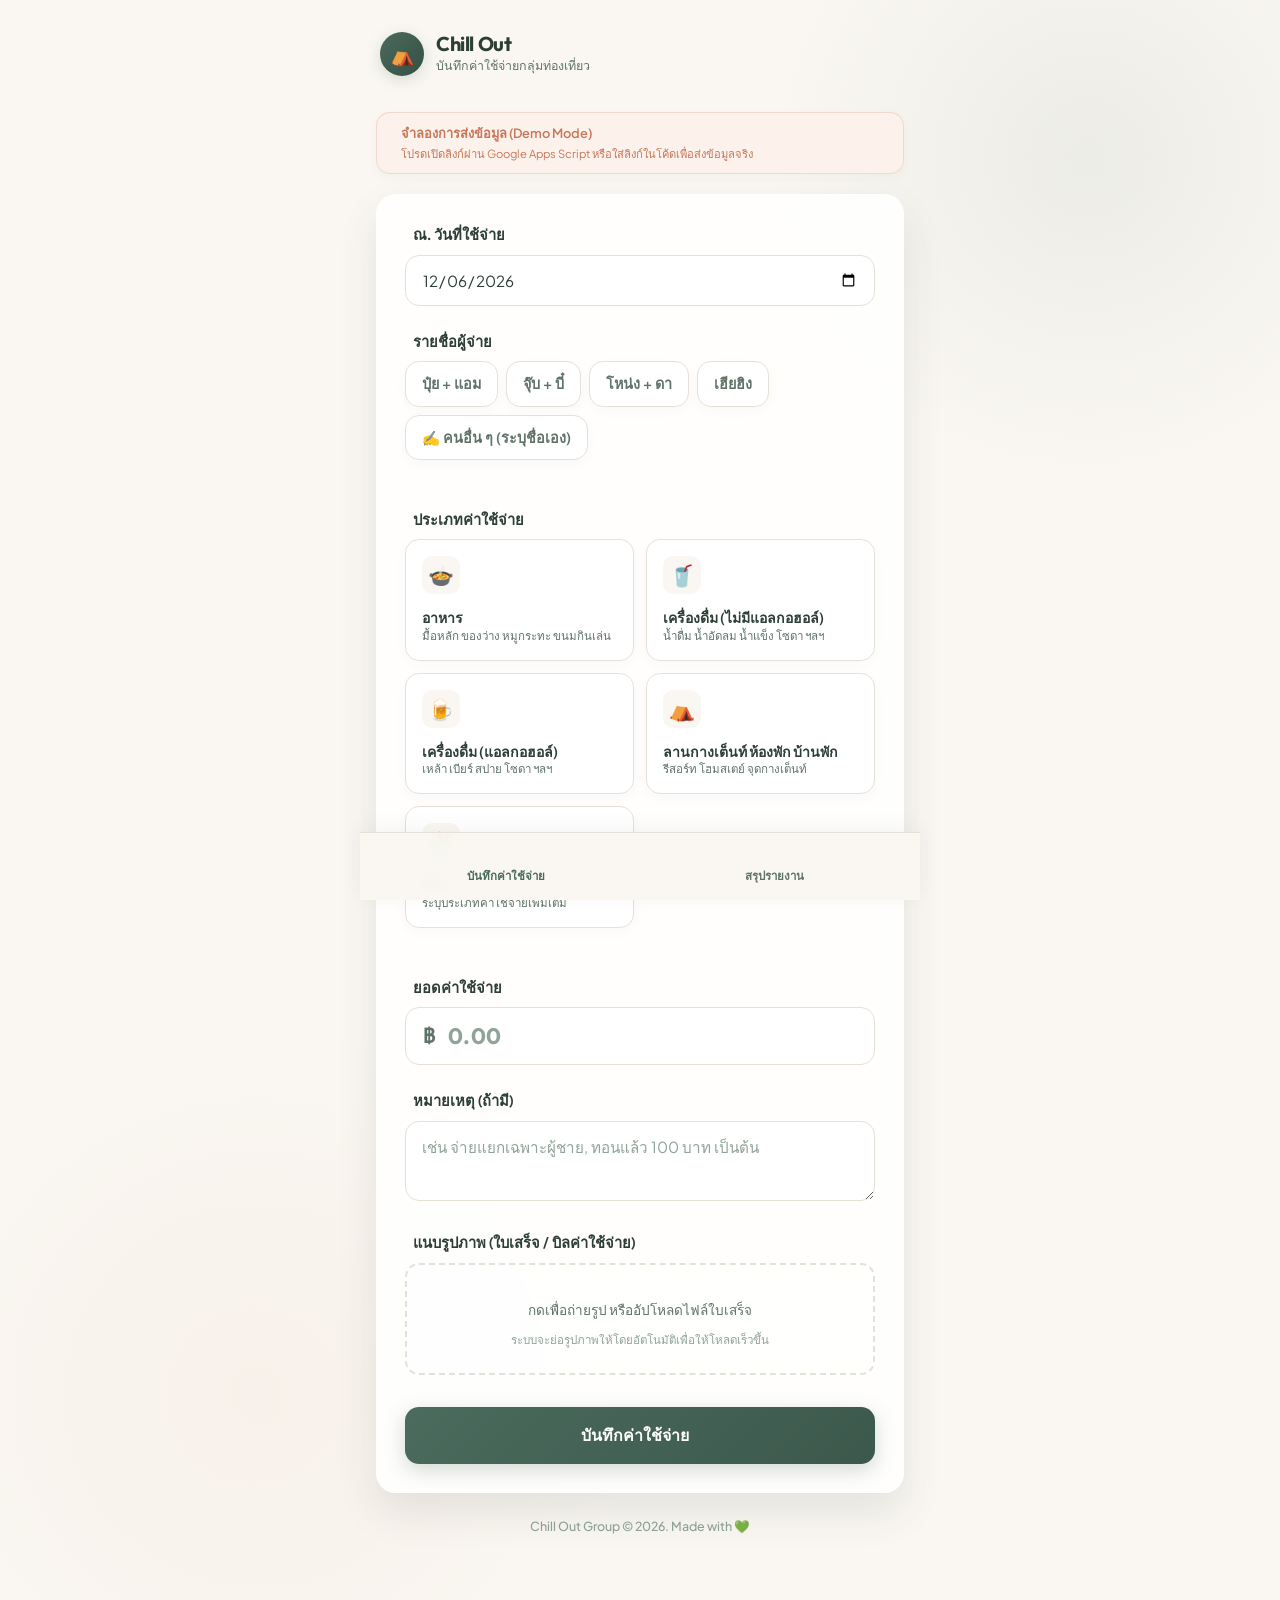
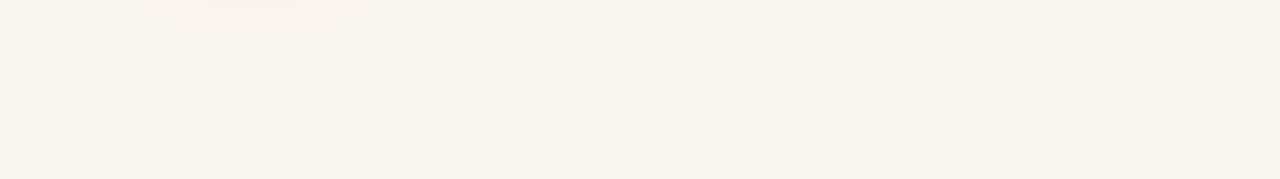
==== commit 62ba1a04: "Add files via upload" ====
--- a/index.html
+++ b/index.html
@@ -259,19 +259,6 @@
 
     <!-- Settings and Password modals removed -->
 
-    <!-- Success Screen Overlay -->
-    <div class="success-screen" id="success-screen">
-        <div class="success-card">
-            <div class="success-animation">
-                <i data-lucide="check"></i>
-            </div>
-            <h3 class="success-title">บันทึกเรียบร้อย!</h3>
-            <p class="success-text" id="success-message">ข้อมูลค่าใช้จ่ายถูกอัปโหลดขึ้น Google Sheets สำเร็จแล้ว</p>
-            <button type="button" class="btn-submit" id="btn-success-reset" style="margin-top: 0;">
-                <i data-lucide="plus-circle"></i> บันทึกรายการใหม่เพิ่ม
-            </button>
-        </div>
-    </div>
 
     <!-- Toast Container -->
     <div class="toast-container" id="toast-container">
--- a/style.css
+++ b/style.css
@@ -766,78 +766,6 @@
     color: var(--text-primary);
 }
 
-/* Success View Overlay */
-.success-screen {
-    position: fixed;
-    top: 0;
-    left: 0;
-    right: 0;
-    bottom: 0;
-    background-color: var(--bg-primary);
-    z-index: 1500;
-    display: flex;
-    flex-direction: column;
-    align-items: center;
-    justify-content: center;
-    padding: 24px;
-    opacity: 0;
-    pointer-events: none;
-    transition: opacity 0.4s ease;
-}
-
-.success-screen.show {
-    opacity: 1;
-    pointer-events: all;
-}
-
-.success-card {
-    background-color: #ffffff;
-    border-radius: 28px;
-    padding: 40px 32px;
-    text-align: center;
-    box-shadow: var(--shadow-lg);
-    max-width: 420px;
-    width: 100%;
-    transform: scale(0.9);
-    transition: transform 0.5s var(--transition-smooth);
-    border: 1px solid var(--border-color);
-}
-
-.success-screen.show .success-card {
-    transform: scale(1);
-}
-
-.success-animation {
-    width: 80px;
-    height: 80px;
-    background-color: var(--success-light);
-    color: var(--success);
-    border-radius: 50%;
-    display: flex;
-    align-items: center;
-    justify-content: center;
-    font-size: 2.2rem;
-    margin: 0 auto 24px auto;
-    animation: scalePulse 2s infinite alternate;
-}
-
-@keyframes scalePulse {
-    0% { transform: scale(1); box-shadow: 0 0 0 0 rgba(96, 153, 117, 0.4); }
-    100% { transform: scale(1.08); box-shadow: 0 0 0 12px rgba(96, 153, 117, 0); }
-}
-
-.success-title {
-    font-size: 1.4rem;
-    font-weight: 700;
-    margin-bottom: 12px;
-    color: var(--text-primary);
-}
-
-.success-text {
-    font-size: 0.9rem;
-    color: var(--text-secondary);
-    margin-bottom: 32px;
-}
 
 /* Spinner */
 .spinner {
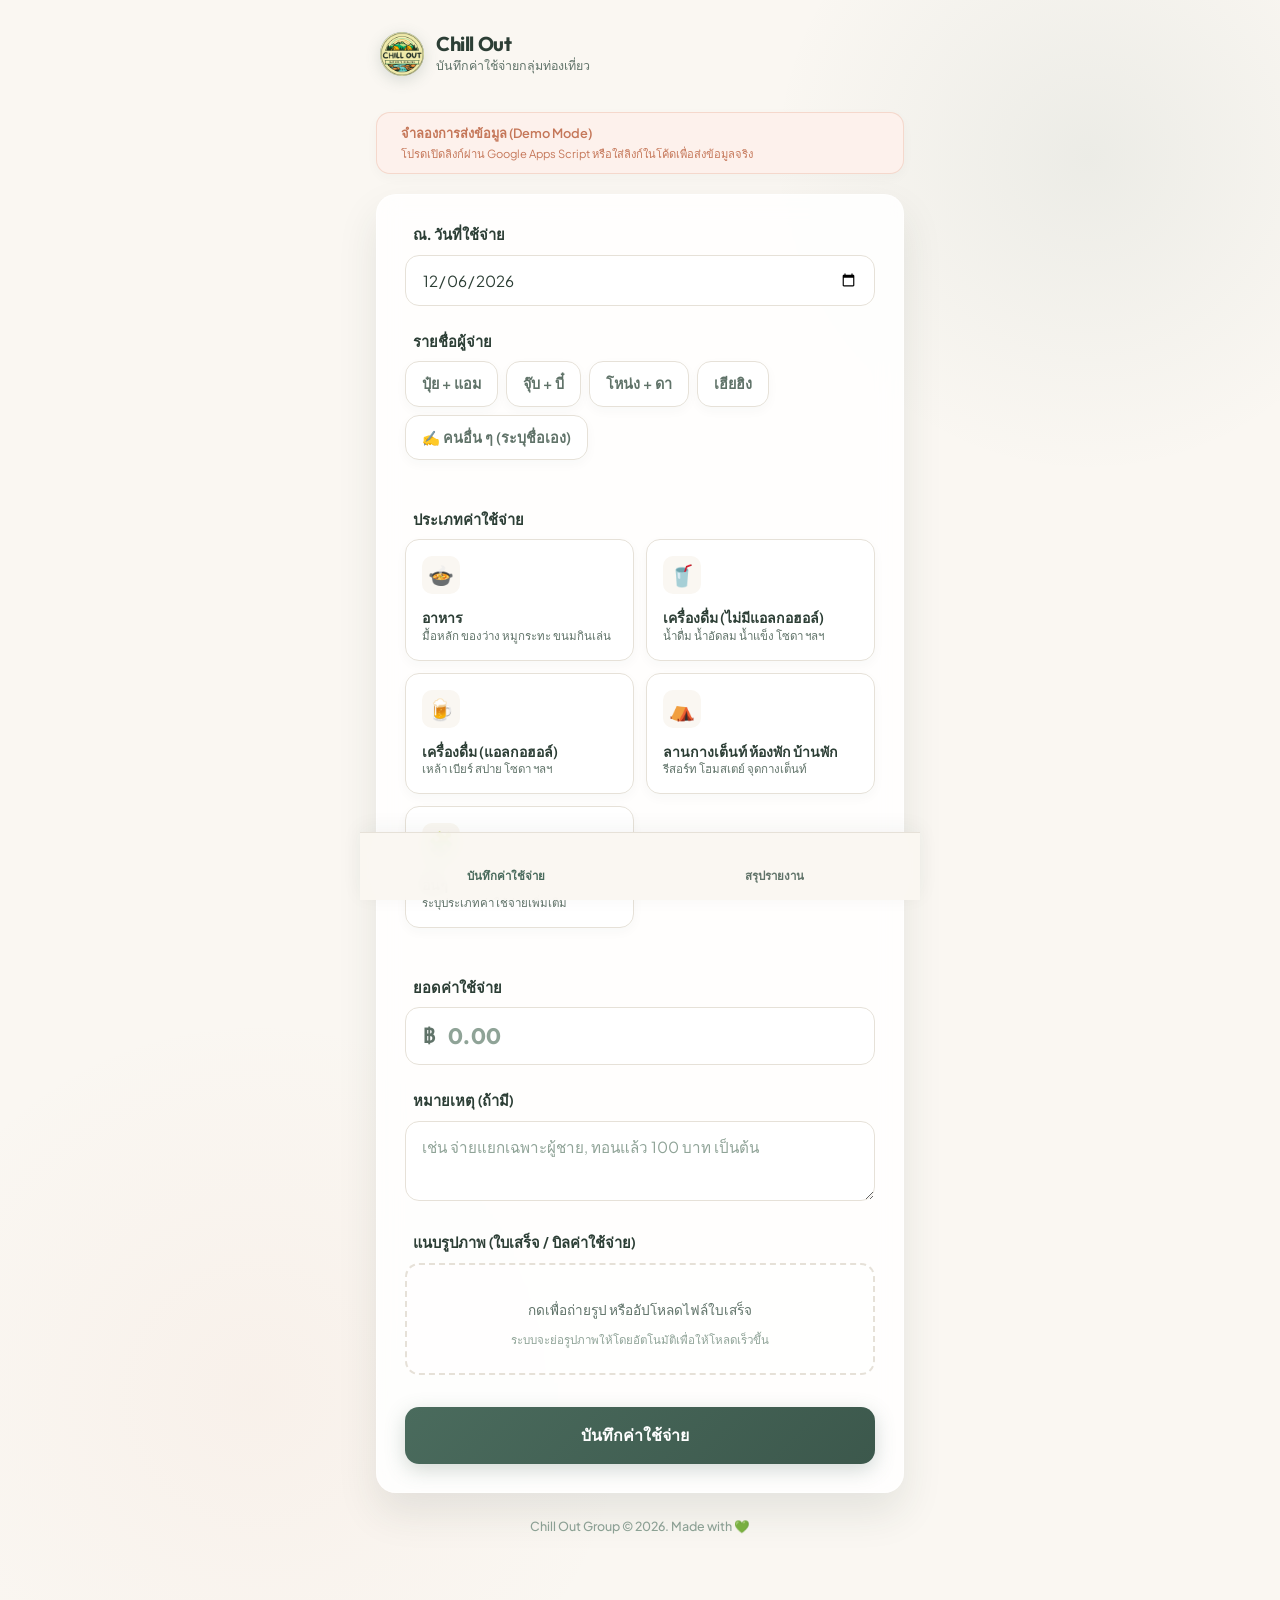
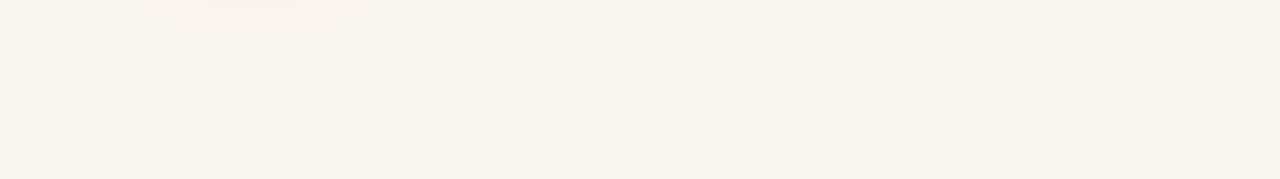
==== commit e480dc7d: "Add files via upload" ====
--- a/index.html
+++ b/index.html
@@ -1,4 +1,4 @@
-<!DOCTYPE html>
+﻿<!DOCTYPE html>
 <html lang="th">
 <head>
     <meta charset="UTF-8">
@@ -16,7 +16,7 @@
         <!-- App Header -->
         <header class="app-header">
             <div class="brand-section">
-                <div class="brand-logo">⛺</div>
+                <div class="brand-logo"><img src="Chill_Out_Logo_Small.png" alt="Chill Out Logo"></div>
                 <div class="brand-info">
                     <h1>Chill Out</h1>
                     <p>บันทึกค่าใช้จ่ายกลุ่มท่องเที่ยว</p>
@@ -196,15 +196,11 @@
         <!-- Tab 2: สรุปรายงานแดชบอร์ด (Real-Time Dashboard View) -->
         <div id="view-dashboard" class="tab-view" style="display: none;">
             
-            <!-- Dashboard Stats Summary Grid -->
+            <!-- Dashboard Stats Summary Card (Grand Single Total) -->
             <div class="stats-grid">
                 <div class="stat-card">
-                    <span class="stat-label">ยอดใช้จ่ายทริปรวม</span>
+                    <span class="stat-label">ยอดค่าใช้จ่ายทริปรวมทั้งหมด</span>
                     <h2 class="stat-value" id="dashboard-total">฿0.00</h2>
-                </div>
-                <div class="stat-card">
-                    <span class="stat-label">เฉลี่ยจ่ายต่อคน</span>
-                    <h2 class="stat-value" id="dashboard-average" style="color: var(--color-accent);">฿0.00</h2>
                 </div>
             </div>
 
--- a/style.css
+++ b/style.css
@@ -115,6 +115,13 @@
     gap: 12px;
 }
 
+.brand-logo img {
+    width: 100%;
+    height: 100%;
+    object-fit: cover;
+    border-radius: 50%;
+}
+
 .brand-logo {
     width: 44px;
     height: 44px;
@@ -709,61 +716,92 @@
     gap: 8px;
 }
 
-/* Toast Notifications */
+/* Toast Notifications - Redesigned as a Premium Centered Popup with Backdrop Blur */
 .toast-container {
     position: fixed;
-    bottom: 96px; /* Lifted up slightly to avoid bottom navigation overlap */
-    left: 50%;
-    transform: translateX(-50%) translateY(30px);
-    width: calc(100% - 32px);
-    max-width: 480px;
-    z-index: 2000;
+    top: 0;
+    left: 0;
+    width: 100vw;
+    height: 100vh;
+    z-index: 3000;
     opacity: 0;
     pointer-events: none;
-    transition: transform var(--transition-smooth), opacity var(--transition-fast);
+    background-color: rgba(0, 0, 0, 0.4);
+    backdrop-filter: blur(5px);
+    -webkit-backdrop-filter: blur(5px);
+    display: flex;
+    align-items: center;
+    justify-content: center;
+    transition: opacity 0.3s ease;
 }
 
 .toast-container.show {
     opacity: 1;
     pointer-events: all;
-    transform: translateX(-50%) translateY(0);
 }
 
 .toast {
-    display: flex;
-    align-items: center;
-    gap: 12px;
+    transform: scale(0.85);
+    transition: transform 0.4s cubic-bezier(0.34, 1.56, 0.64, 1);
+    display: flex;
+    flex-direction: column;
+    align-items: center;
+    justify-content: center;
+    gap: 18px;
     background-color: #ffffff;
-    border-radius: var(--radius-md);
-    padding: 14px 20px;
-    box-shadow: 0 10px 30px rgba(44, 62, 53, 0.12);
-    border-left: 5px solid var(--color-primary);
+    border-radius: 28px;
+    padding: 36px 28px;
+    box-shadow: 0 20px 50px rgba(0, 0, 0, 0.15);
+    width: calc(100% - 48px);
+    max-width: 360px;
+    border-top: 6px solid var(--color-primary);
+    text-align: center;
+}
+
+.toast-container.show .toast {
+    transform: scale(1);
 }
 
 .toast.success {
-    border-left-color: var(--success);
+    border-top-color: var(--success);
 }
 
 .toast.error {
-    border-left-color: var(--error);
+    border-top-color: var(--error);
 }
 
 .toast-icon {
-    font-size: 1.25rem;
+    font-size: 2.8rem;
+    display: flex;
+    align-items: center;
+    justify-content: center;
+    width: 72px;
+    height: 72px;
+    border-radius: 50%;
+    margin-bottom: 4px;
 }
 
 .toast.success .toast-icon {
+    background-color: var(--success-light);
     color: var(--success);
 }
 
 .toast.error .toast-icon {
+    background-color: var(--error-light);
     color: var(--error);
 }
 
+.toast-icon i {
+    width: 36px;
+    height: 36px;
+    stroke-width: 2.5px;
+}
+
 .toast-message {
-    font-size: 0.85rem;
-    font-weight: 600;
+    font-size: 1.15rem;
+    font-weight: 700;
     color: var(--text-primary);
+    line-height: 1.45;
 }
 
 
@@ -874,7 +912,7 @@
 
 .stats-grid {
     display: grid;
-    grid-template-columns: repeat(2, 1fr);
+    grid-template-columns: 1fr; /* Single column for grand full-width stats */
     gap: 16px;
     margin-bottom: 24px;
 }
@@ -885,7 +923,7 @@
     -webkit-backdrop-filter: blur(12px);
     border: 1px solid rgba(255, 255, 255, 0.6);
     border-radius: var(--radius-md);
-    padding: 20px 16px;
+    padding: 24px 20px;
     box-shadow: var(--shadow-md);
     text-align: center;
     display: flex;
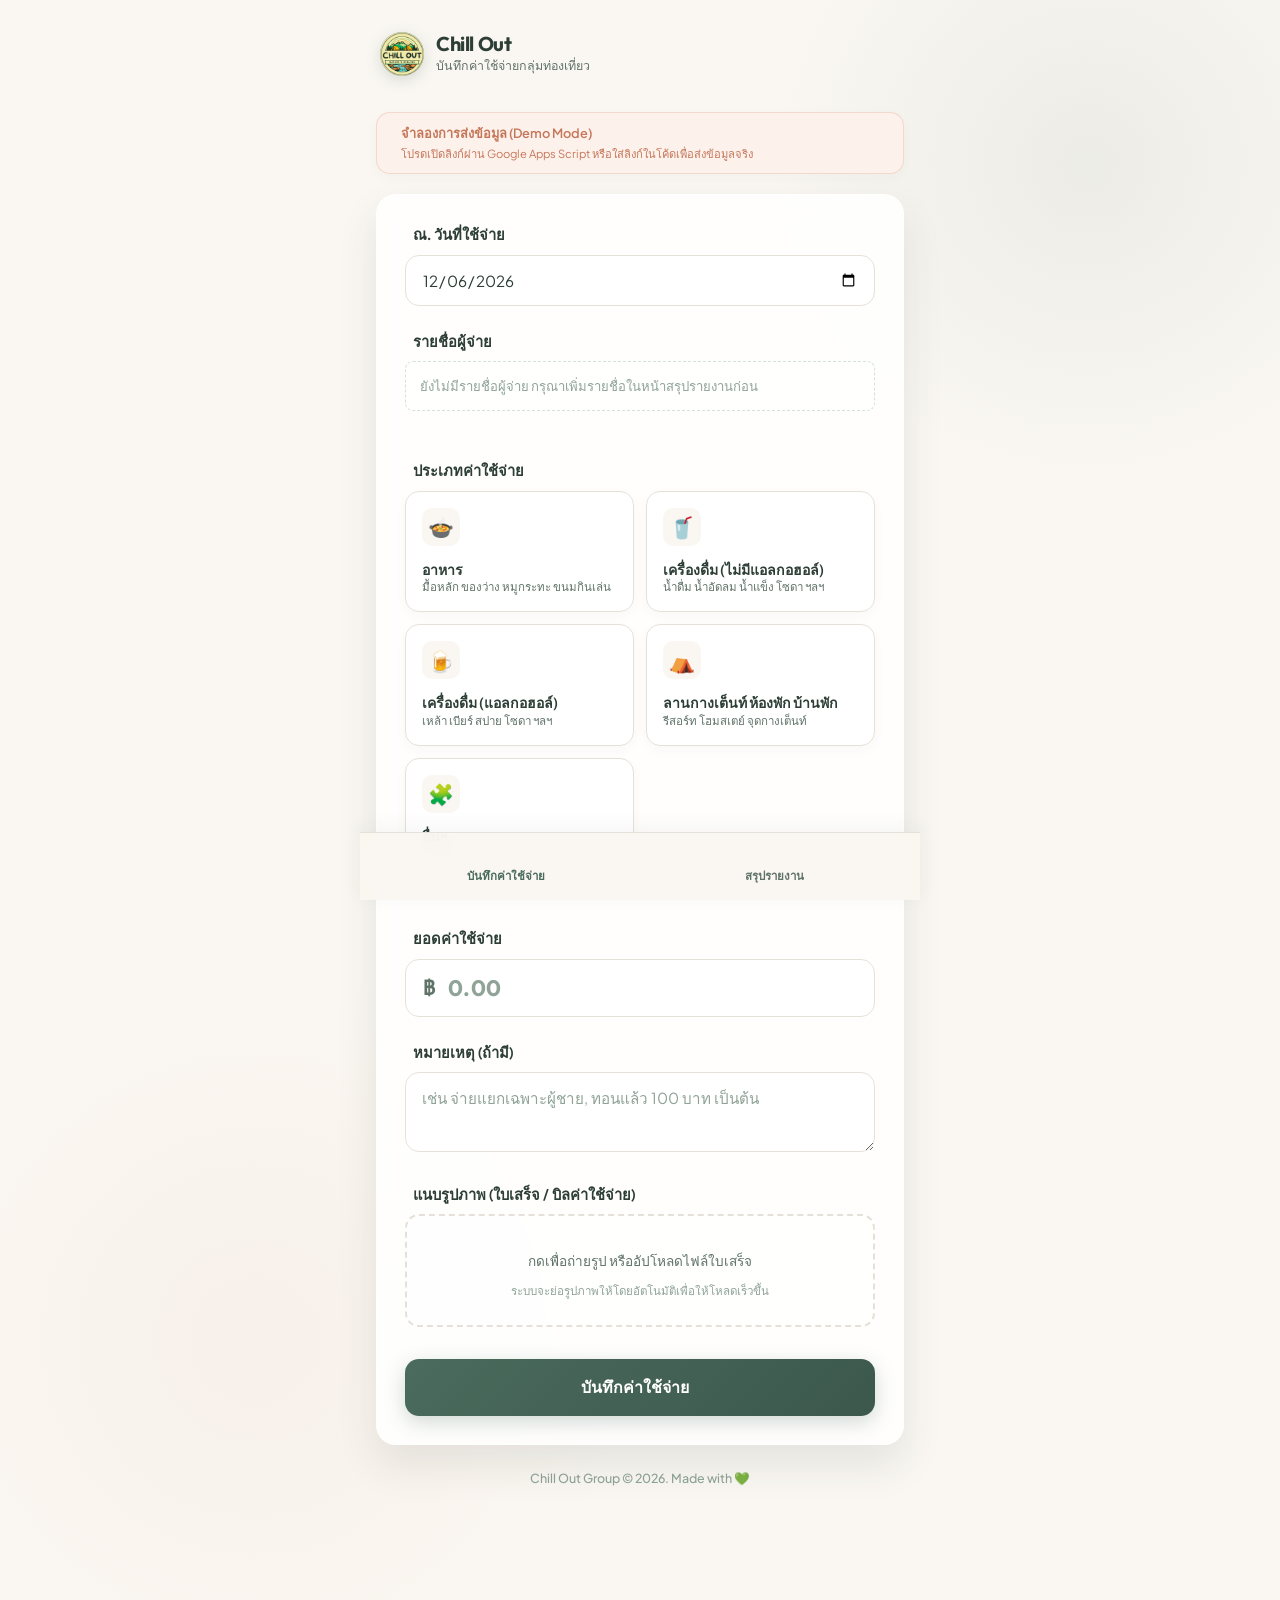
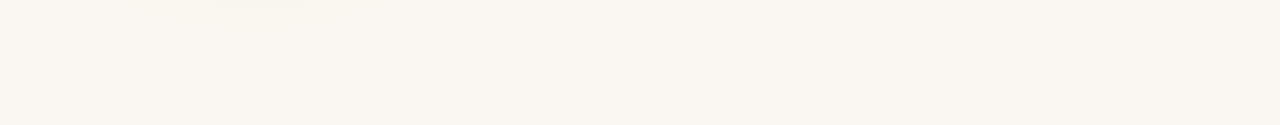
==== commit 57a50619: "Add files via upload" ====
--- a/index.html
+++ b/index.html
@@ -1,4 +1,4 @@
-﻿<!DOCTYPE html>
+<!DOCTYPE html>
 <html lang="th">
 <head>
     <meta charset="UTF-8">
@@ -202,6 +202,54 @@
                     <span class="stat-label">ยอดค่าใช้จ่ายทริปรวมทั้งหมด</span>
                     <h2 class="stat-value" id="dashboard-total">฿0.00</h2>
                 </div>
+                <div class="stat-card">
+                    <span class="stat-label">ยอดที่ต้องหารรวม</span>
+                    <h2 class="stat-value" id="dashboard-split-total">฿0.00</h2>
+                </div>
+            </div>
+
+            <!-- Participant Management Box -->
+            <div class="card dashboard-card">
+                <div class="dashboard-card-header" style="justify-content: space-between;">
+                    <div class="dashboard-card-title">
+                        <i data-lucide="user-round-plus"></i> รายชื่อคนหาร
+                    </div>
+                    <span class="participant-save-status" id="participant-save-status">พร้อมใช้งาน</span>
+                </div>
+                <div class="participant-add-row">
+                    <input type="text" id="participant-name-input" class="form-input" placeholder="เพิ่มชื่อ เช่น ปุ๋ย">
+                    <button type="button" class="btn-refresh" id="btn-add-participant">
+                        <i data-lucide="plus"></i>
+                        <span>เพิ่ม</span>
+                    </button>
+                </div>
+                <div class="participant-helper">ติ๊ก “ไม่ดื่ม” เพื่อไม่ให้คนนั้นถูกหารรายการแอลกอฮอล์</div>
+                <div class="participant-list" id="participant-list"></div>
+            </div>
+            <!-- Split Calculation Box -->
+            <div class="card dashboard-card">
+                <div class="dashboard-card-header" style="justify-content: space-between;">
+                    <div class="dashboard-card-title">
+                        <i data-lucide="calculator"></i> สรุปหารค่าใช้จ่าย
+                    </div>
+                    <div class="dashboard-card-actions">
+                        <button type="button" class="btn-refresh" id="btn-download-summary-image">
+                            <i data-lucide="download"></i>
+                            <span>บันทึกสรุป</span>
+                        </button>
+                        <button type="button" class="btn-refresh" id="btn-share-summary-image">
+                            <i data-lucide="share-2"></i>
+                            <span>แชร์สรุป</span>
+                        </button>
+                        <button type="button" class="btn-refresh" id="btn-open-sheet">
+                            <i data-lucide="lock-keyhole"></i>
+                            <span>เปิด Google Sheet</span>
+                        </button>
+                    </div>
+                </div>
+                <div class="split-summary-list" id="dashboard-split-summary">
+                    <!-- Dynamic split calculation loaded here -->
+                </div>
             </div>
 
             <!-- Payers Summary Box -->
@@ -234,10 +282,20 @@
                     <div class="dashboard-card-title">
                         <i data-lucide="clock"></i> รายการล่าสุด (เรียลไทม์)
                     </div>
-                    <button type="button" class="btn-refresh" id="btn-refresh-dashboard">
-                        <i data-lucide="rotate-cw" id="refresh-icon"></i>
-                        <span>รีเฟรชสรุป</span>
-                    </button>
+                    <div class="dashboard-card-actions">
+                        <button type="button" class="btn-refresh" id="btn-download-expense-image">
+                            <i data-lucide="download"></i>
+                            <span>บันทึกรายการ</span>
+                        </button>
+                        <button type="button" class="btn-refresh" id="btn-share-expense-image">
+                            <i data-lucide="share-2"></i>
+                            <span>แชร์รายการ</span>
+                        </button>
+                        <button type="button" class="btn-refresh" id="btn-refresh-dashboard">
+                            <i data-lucide="rotate-cw" id="refresh-icon"></i>
+                            <span>รีเฟรชสรุป</span>
+                        </button>
+                    </div>
                 </div>
                 <div class="recent-logs-list" id="dashboard-recent-list">
                     <!-- Dynamic recent rows loaded here -->
@@ -253,7 +311,23 @@
 
     </div>
 
-    <!-- Settings and Password modals removed -->
+    <!-- Admin Password Modal -->
+    <div class="modal-overlay modal-center" id="admin-password-modal" aria-hidden="true">
+        <div class="modal-content admin-modal-content">
+            <div class="modal-header">
+                <div class="modal-title"><i data-lucide="lock-keyhole"></i> Admin</div>
+                <button type="button" class="modal-close" id="btn-close-admin-modal" aria-label="ปิด"><i data-lucide="x"></i></button>
+            </div>
+            <div class="form-group">
+                <label class="form-label" for="admin-password-input">รหัสเปิด Google Sheet</label>
+                <input type="password" id="admin-password-input" class="form-input" placeholder="ใส่รหัส Admin">
+            </div>
+            <button type="button" class="btn-submit" id="btn-confirm-admin-modal">
+                <span>ยืนยันและเปิด Sheet</span>
+                <i data-lucide="external-link"></i>
+            </button>
+        </div>
+    </div>
 
 
     <!-- Toast Container -->
--- a/style.css
+++ b/style.css
@@ -1197,3 +1197,249 @@
     margin-bottom: 12px;
 }
 
+
+/* Split Calculation Summary */
+.split-summary-list {
+    display: flex;
+    flex-direction: column;
+    gap: 18px;
+}
+
+.split-day-list,
+.split-people-list {
+    display: flex;
+    flex-direction: column;
+    gap: 10px;
+}
+
+.split-day-row,
+.split-person-row {
+    display: flex;
+    align-items: center;
+    justify-content: space-between;
+    gap: 14px;
+    padding: 12px;
+    border: 1px solid rgba(96, 153, 117, 0.16);
+    border-radius: var(--radius-sm);
+    background: rgba(255, 255, 255, 0.58);
+}
+
+.split-day-date,
+.split-person-name {
+    font-family: var(--font-heading);
+    font-size: 0.88rem;
+    font-weight: 700;
+    color: var(--text-primary);
+}
+
+.split-day-meta {
+    margin-top: 3px;
+    font-size: 0.74rem;
+    color: var(--text-muted);
+    line-height: 1.45;
+}
+
+.split-balance {
+    text-align: right;
+    white-space: nowrap;
+}
+
+.split-balance span {
+    display: block;
+    font-size: 0.68rem;
+    color: var(--text-muted);
+    margin-bottom: 2px;
+}
+
+.split-balance.positive strong {
+    color: var(--color-primary);
+}
+
+.split-balance.negative strong {
+    color: #C8644F;
+}
+
+.admin-modal-content .btn-submit {
+    margin-top: 4px;
+}
+.split-row-main {
+    display: flex;
+    align-items: center;
+    justify-content: space-between;
+    gap: 14px;
+    width: 100%;
+}
+
+.split-day-row-stack {
+    align-items: stretch;
+}
+
+.split-section-title {
+    font-family: var(--font-heading);
+    font-size: 0.82rem;
+    font-weight: 700;
+    color: var(--text-primary);
+    margin: 2px 0 8px;
+}
+
+.split-settlement-list {
+    display: flex;
+    flex-direction: column;
+    gap: 8px;
+    padding-top: 2px;
+}
+
+.split-settlement-row {
+    display: flex;
+    align-items: center;
+    justify-content: space-between;
+    gap: 12px;
+    padding: 10px 12px;
+    border-radius: var(--radius-sm);
+    background: var(--color-primary-light);
+    font-size: 0.8rem;
+    color: var(--text-primary);
+}
+
+.split-settlement-row strong {
+    color: var(--color-primary);
+    white-space: nowrap;
+}
+
+.split-empty-note {
+    padding: 12px;
+    text-align: center;
+    font-size: 0.78rem;
+    color: var(--text-muted);
+    border: 1px dashed rgba(96, 153, 117, 0.24);
+    border-radius: var(--radius-sm);
+}
+/* Participant Management */
+.participant-add-row {
+    display: grid;
+    grid-template-columns: minmax(0, 1fr) auto;
+    gap: 10px;
+    align-items: center;
+}
+
+.participant-helper,
+.participant-save-status {
+    font-size: 0.74rem;
+    color: var(--text-muted);
+}
+
+.participant-save-status {
+    white-space: nowrap;
+}
+
+.participant-list {
+    display: flex;
+    flex-direction: column;
+    gap: 10px;
+    margin-top: 14px;
+}
+
+.participant-item {
+    display: grid;
+    grid-template-columns: minmax(0, 1fr) auto auto;
+    gap: 10px;
+    align-items: center;
+    padding: 10px;
+    border: 1px solid rgba(96, 153, 117, 0.16);
+    border-radius: var(--radius-sm);
+    background: rgba(255, 255, 255, 0.58);
+}
+
+.participant-item .form-input {
+    min-height: 38px;
+    padding: 8px 10px;
+    font-size: 0.84rem;
+}
+
+.participant-nondrinker {
+    display: inline-flex;
+    align-items: center;
+    gap: 6px;
+    min-width: max-content;
+    font-size: 0.78rem;
+    font-weight: 700;
+    color: var(--text-primary);
+}
+
+.participant-nondrinker input {
+    width: 16px;
+    height: 16px;
+    accent-color: var(--color-primary);
+}
+
+.btn-participant-remove {
+    width: 34px;
+    height: 34px;
+    border: none;
+    border-radius: var(--radius-sm);
+    display: inline-flex;
+    align-items: center;
+    justify-content: center;
+    color: #C8644F;
+    background: rgba(200, 100, 79, 0.1);
+    cursor: pointer;
+    transition: var(--transition-fast);
+}
+
+.btn-participant-remove:hover {
+    color: #ffffff;
+    background: #C8644F;
+}
+
+.btn-participant-remove i {
+    width: 15px;
+    height: 15px;
+}
+
+.participant-empty {
+    padding: 14px;
+    text-align: center;
+    color: var(--text-muted);
+    font-size: 0.8rem;
+    border: 1px dashed rgba(96, 153, 117, 0.24);
+    border-radius: var(--radius-sm);
+}
+
+@media (max-width: 520px) {
+    .participant-item {
+        grid-template-columns: minmax(0, 1fr) auto;
+    }
+
+    .participant-nondrinker {
+        grid-column: 1 / -1;
+    }
+}
+.dashboard-card-actions {
+    display: flex;
+    align-items: center;
+    justify-content: flex-end;
+    gap: 8px;
+    flex-wrap: wrap;
+}
+
+@media (max-width: 520px) {
+    .dashboard-card-header {
+        align-items: flex-start;
+        gap: 12px;
+    }
+
+    .dashboard-card-actions {
+        justify-content: flex-start;
+        width: 100%;
+    }
+}
+.payer-empty-note {
+    width: 100%;
+    padding: 14px;
+    border: 1px dashed rgba(96, 153, 117, 0.28);
+    border-radius: var(--radius-sm);
+    color: var(--text-muted);
+    background: rgba(255, 255, 255, 0.48);
+    font-size: 0.82rem;
+    line-height: 1.5;
+}
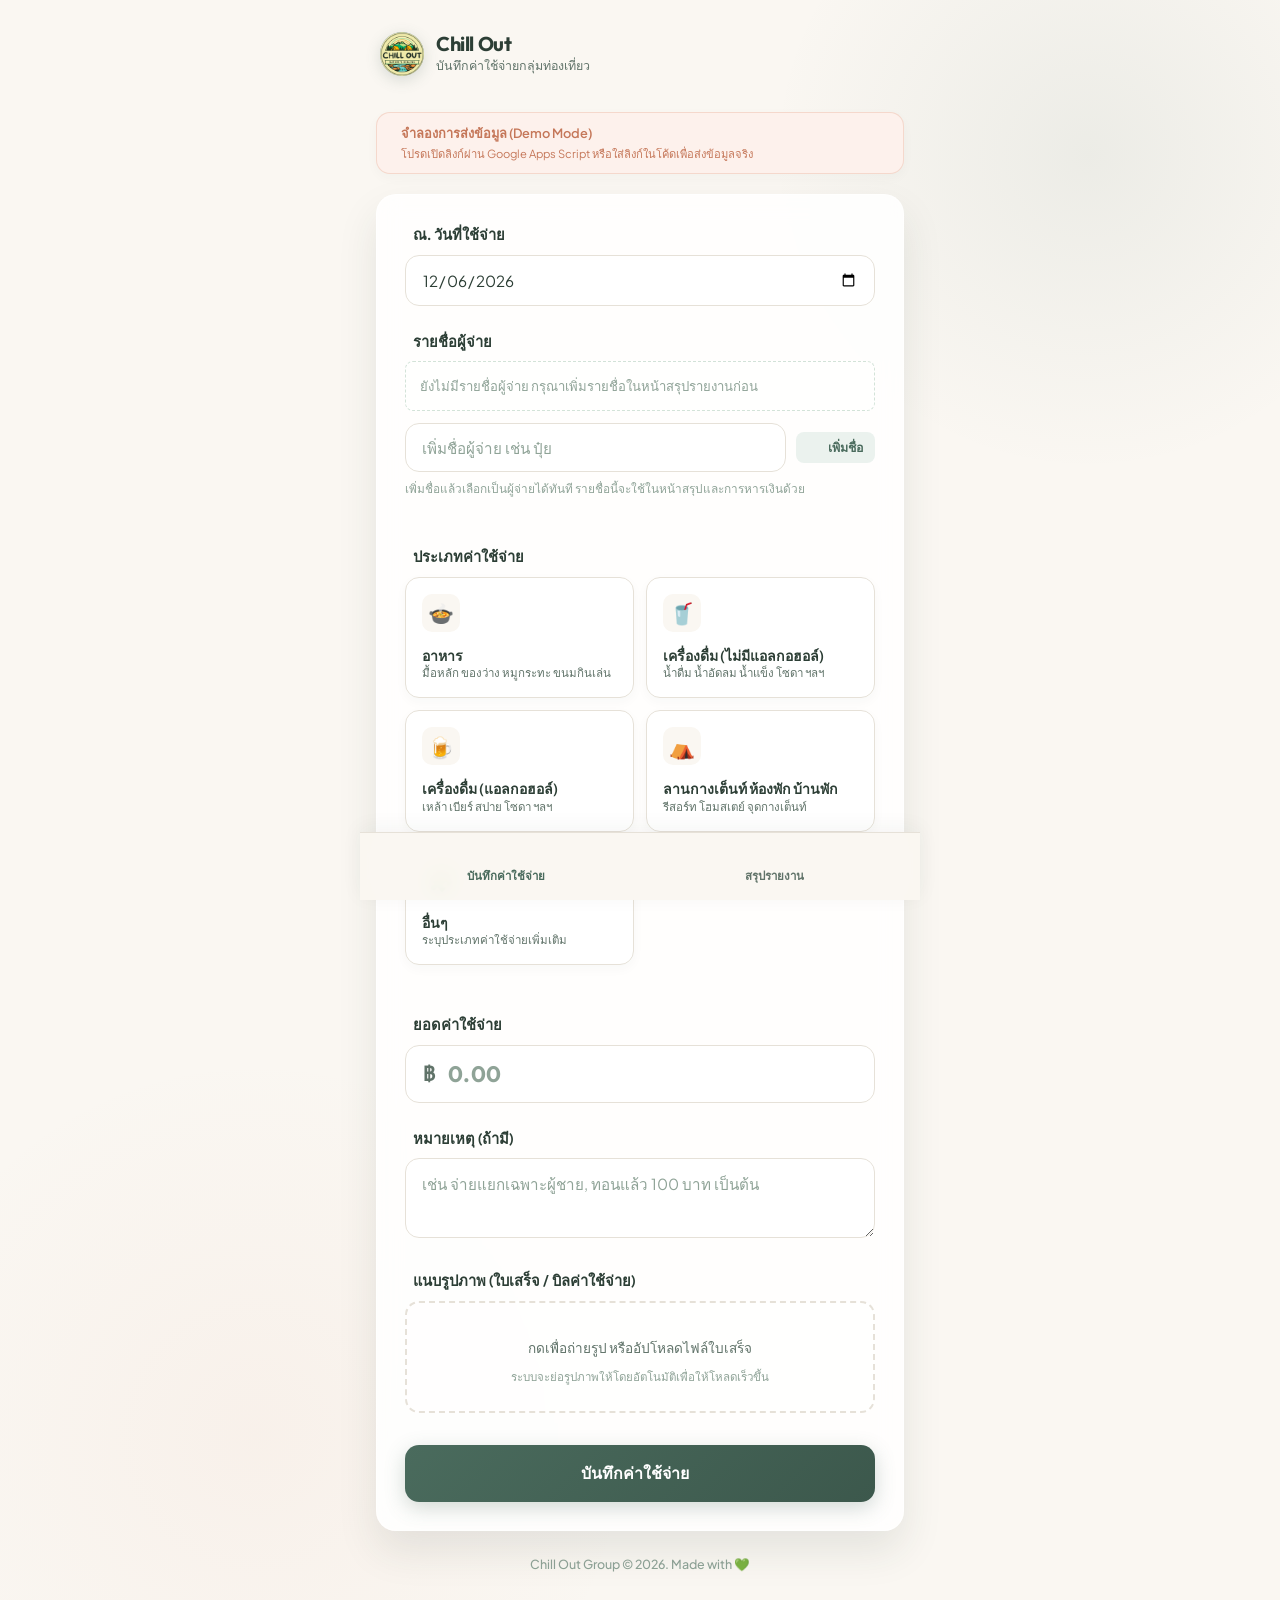
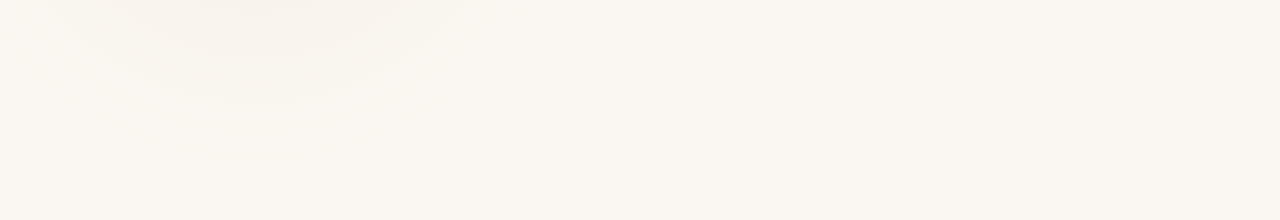
==== commit 315b042d: "Add files via upload" ====
--- a/index.html
+++ b/index.html
@@ -56,10 +56,17 @@
                     <div class="form-group">
                         <label class="form-label">
                             <i data-lucide="user"></i> รายชื่อผู้จ่าย
-                        </label>
-                        <div class="payer-list-container" id="payer-container">
+                        </label>                        <div class="payer-list-container" id="payer-container">
                             <!-- Chips will be generated here dynamically by JS -->
                         </div>
+                        <div class="payer-quick-add">
+                            <input type="text" id="payer-quick-name" class="form-input" placeholder="เพิ่มชื่อผู้จ่าย เช่น ปุ๋ย">
+                            <button type="button" class="btn-refresh" id="btn-add-payer-quick">
+                                <i data-lucide="plus"></i>
+                                <span>เพิ่มชื่อ</span>
+                            </button>
+                        </div>
+                        <div class="payer-helper">เพิ่มชื่อแล้วเลือกเป็นผู้จ่ายได้ทันที รายชื่อนี้จะใช้ในหน้าสรุปและการหารเงินด้วย</div>
                         <input type="hidden" id="selected-payer" required>
                     </div>
 
--- a/style.css
+++ b/style.css
@@ -1442,4 +1442,28 @@
     background: rgba(255, 255, 255, 0.48);
     font-size: 0.82rem;
     line-height: 1.5;
+}
+.payer-quick-add {
+    display: grid;
+    grid-template-columns: minmax(0, 1fr) auto;
+    gap: 10px;
+    align-items: center;
+    margin-top: 10px;
+}
+
+.payer-helper {
+    margin-top: 8px;
+    font-size: 0.74rem;
+    line-height: 1.45;
+    color: var(--text-muted);
+}
+
+@media (max-width: 520px) {
+    .payer-quick-add {
+        grid-template-columns: 1fr;
+    }
+
+    .payer-quick-add .btn-refresh {
+        justify-content: center;
+    }
 }
